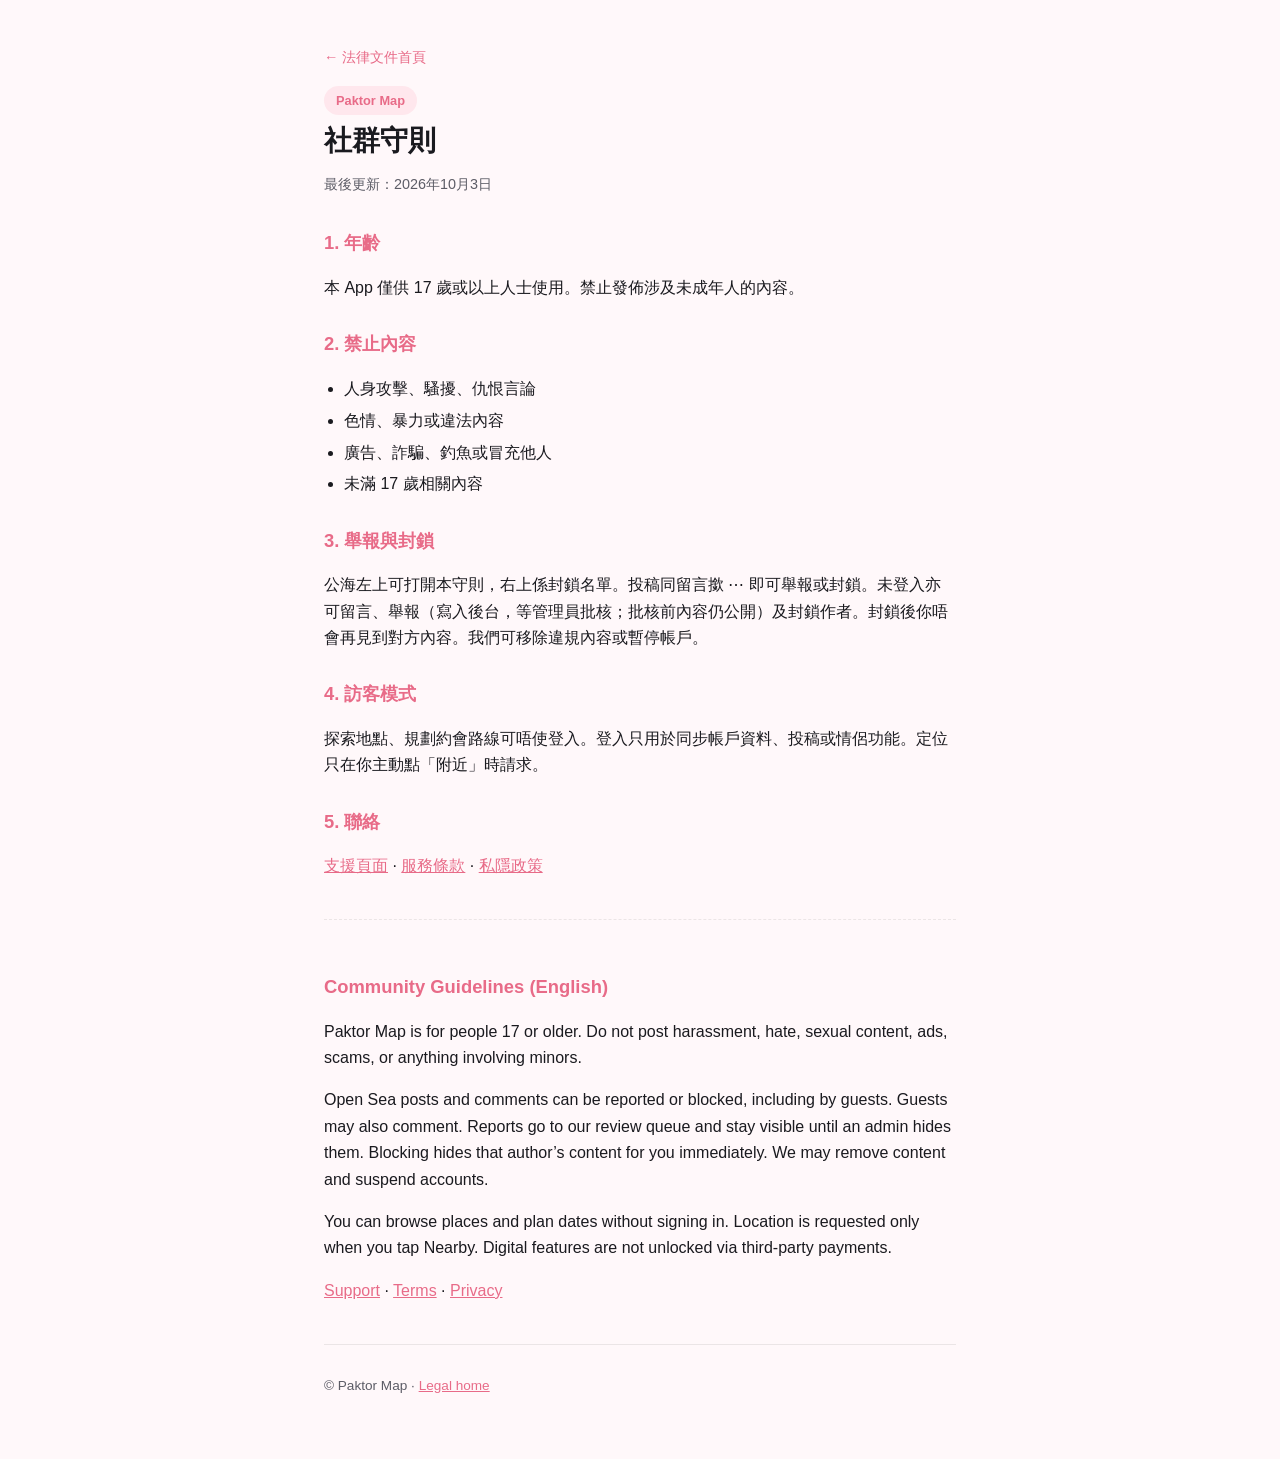
==== legal/community.html @ e45308c9 "Update legal pages for App Store 1.0.1 (3 Oct 2026). Refresh privacy (favorites sync, UGC, catalogue" ====
<!DOCTYPE html>
<html lang="zh-Hant">
<head>
  <meta charset="utf-8">
  <meta name="viewport" content="width=device-width, initial-scale=1">
  <title>Paktor Map — 社群守則 · Community Guidelines</title>
  <link rel="stylesheet" href="styles.css">
</head>
<body>
  <main class="wrap">
    <p class="nav-top"><a href="../index.html">← 法律文件首頁</a></p>
    <header>
      <p class="badge">Paktor Map</p>
      <h1>社群守則</h1>
      <p class="updated">最後更新：2026年10月3日</p>
    </header>

    <section lang="zh-Hant">
      <h2>1. 年齡</h2>
      <p>本 App 僅供 17 歲或以上人士使用。禁止發佈涉及未成年人的內容。</p>

      <h2>2. 禁止內容</h2>
      <ul>
        <li>人身攻擊、騷擾、仇恨言論</li>
        <li>色情、暴力或違法內容</li>
        <li>廣告、詐騙、釣魚或冒充他人</li>
        <li>未滿 17 歲相關內容</li>
      </ul>

      <h2>3. 舉報與封鎖</h2>
      <p>公海左上可打開本守則，右上係封鎖名單。投稿同留言撳 ⋯ 即可舉報或封鎖。未登入亦可留言、舉報（寫入後台，等管理員批核；批核前內容仍公開）及封鎖作者。封鎖後你唔會再見到對方內容。我們可移除違規內容或暫停帳戶。</p>

      <h2>4. 訪客模式</h2>
      <p>探索地點、規劃約會路線可唔使登入。登入只用於同步帳戶資料、投稿或情侶功能。定位只在你主動點「附近」時請求。</p>

      <h2>5. 聯絡</h2>
      <p><a href="support.html">支援頁面</a> · <a href="terms.html">服務條款</a> · <a href="privacy.html">私隱政策</a></p>
    </section>

    <section class="lang-block" lang="en">
      <h2>Community Guidelines (English)</h2>
      <p>Paktor Map is for people 17 or older. Do not post harassment, hate, sexual content, ads, scams, or anything involving minors.</p>
      <p>Open Sea posts and comments can be reported or blocked, including by guests. Guests may also comment. Reports go to our review queue and stay visible until an admin hides them. Blocking hides that author’s content for you immediately. We may remove content and suspend accounts.</p>
      <p>You can browse places and plan dates without signing in. Location is requested only when you tap Nearby. Digital features are not unlocked via third-party payments.</p>
      <p><a href="support.html">Support</a> · <a href="terms.html">Terms</a> · <a href="privacy.html">Privacy</a></p>
    </section>

    <footer>
      <p>© Paktor Map · <a href="../index.html">Legal home</a></p>
    </footer>
  </main>
</body>
</html>
---- legal/styles.css ----
:root {
  --bg: #fff8fa;
  --card: #ffffff;
  --text: #1a1a1f;
  --muted: #5c5c66;
  --accent: #ff87a2;
  --accent-dark: #e86b88;
  --border: rgba(0, 0, 0, 0.08);
  --max: 42rem;
}

* { box-sizing: border-box; }

body {
  margin: 0;
  font-family: -apple-system, BlinkMacSystemFont, "Segoe UI", Roboto, "Helvetica Neue", Arial, sans-serif;
  font-size: 1rem;
  line-height: 1.65;
  color: var(--text);
  background: var(--bg);
}

.wrap {
  max-width: var(--max);
  margin: 0 auto;
  padding: 2rem 1.25rem 3rem;
}

header { margin-bottom: 2rem; }

.badge {
  display: inline-block;
  margin: 0 0 0.5rem;
  padding: 0.25rem 0.75rem;
  font-size: 0.8rem;
  font-weight: 600;
  color: var(--accent-dark);
  background: rgba(255, 135, 162, 0.15);
  border-radius: 999px;
}

h1 {
  font-size: 1.75rem;
  line-height: 1.25;
  margin: 0 0 0.5rem;
}

h2 {
  font-size: 1.15rem;
  margin: 1.75rem 0 0.5rem;
  color: var(--accent-dark);
}

h3 {
  font-size: 1rem;
  margin: 1.25rem 0 0.35rem;
}

.lead, .muted { color: var(--muted); }

.updated {
  font-size: 0.9rem;
  color: var(--muted);
  margin-bottom: 1.5rem;
}

a { color: var(--accent-dark); }

ul, ol { padding-left: 1.25rem; }

li { margin: 0.35rem 0; }

.cards {
  display: grid;
  gap: 1rem;
  margin: 1.5rem 0;
}

.card {
  display: block;
  padding: 1.25rem;
  background: var(--card);
  border: 1px solid var(--border);
  border-radius: 12px;
  text-decoration: none;
  color: inherit;
  box-shadow: 0 2px 8px rgba(0, 0, 0, 0.04);
  transition: border-color 0.15s, transform 0.15s;
}

.card:hover {
  border-color: var(--accent);
  transform: translateY(-1px);
}

.card h2 {
  margin: 0 0 0.35rem;
  font-size: 1.1rem;
  color: var(--text);
}

.card p {
  margin: 0;
  font-size: 0.9rem;
  color: var(--muted);
}

.nav-top {
  margin-bottom: 1rem;
  font-size: 0.9rem;
}

.nav-top a { text-decoration: none; }

footer {
  margin-top: 2.5rem;
  padding-top: 1rem;
  border-top: 1px solid var(--border);
  font-size: 0.85rem;
  color: var(--muted);
}

.lang-block {
  margin-top: 2.5rem;
  padding-top: 1.5rem;
  border-top: 1px dashed var(--border);
}

table.sdk {
  width: 100%;
  border-collapse: collapse;
  font-size: 0.9rem;
  margin: 0.75rem 0;
}

table.sdk th, table.sdk td {
  border: 1px solid var(--border);
  padding: 0.5rem 0.65rem;
  text-align: left;
  vertical-align: top;
}

table.sdk th { background: rgba(255, 135, 162, 0.1); }

.contact-box {
  background: var(--card);
  border: 1px solid var(--border);
  border-radius: 12px;
  padding: 1rem 1.25rem;
  margin: 1rem 0;
}

@media (prefers-color-scheme: dark) {
  :root {
    --bg: #141418;
    --card: #1e1e24;
    --text: #f2f2f5;
    --muted: #a8a8b3;
    --border: rgba(255, 255, 255, 0.1);
  }
}
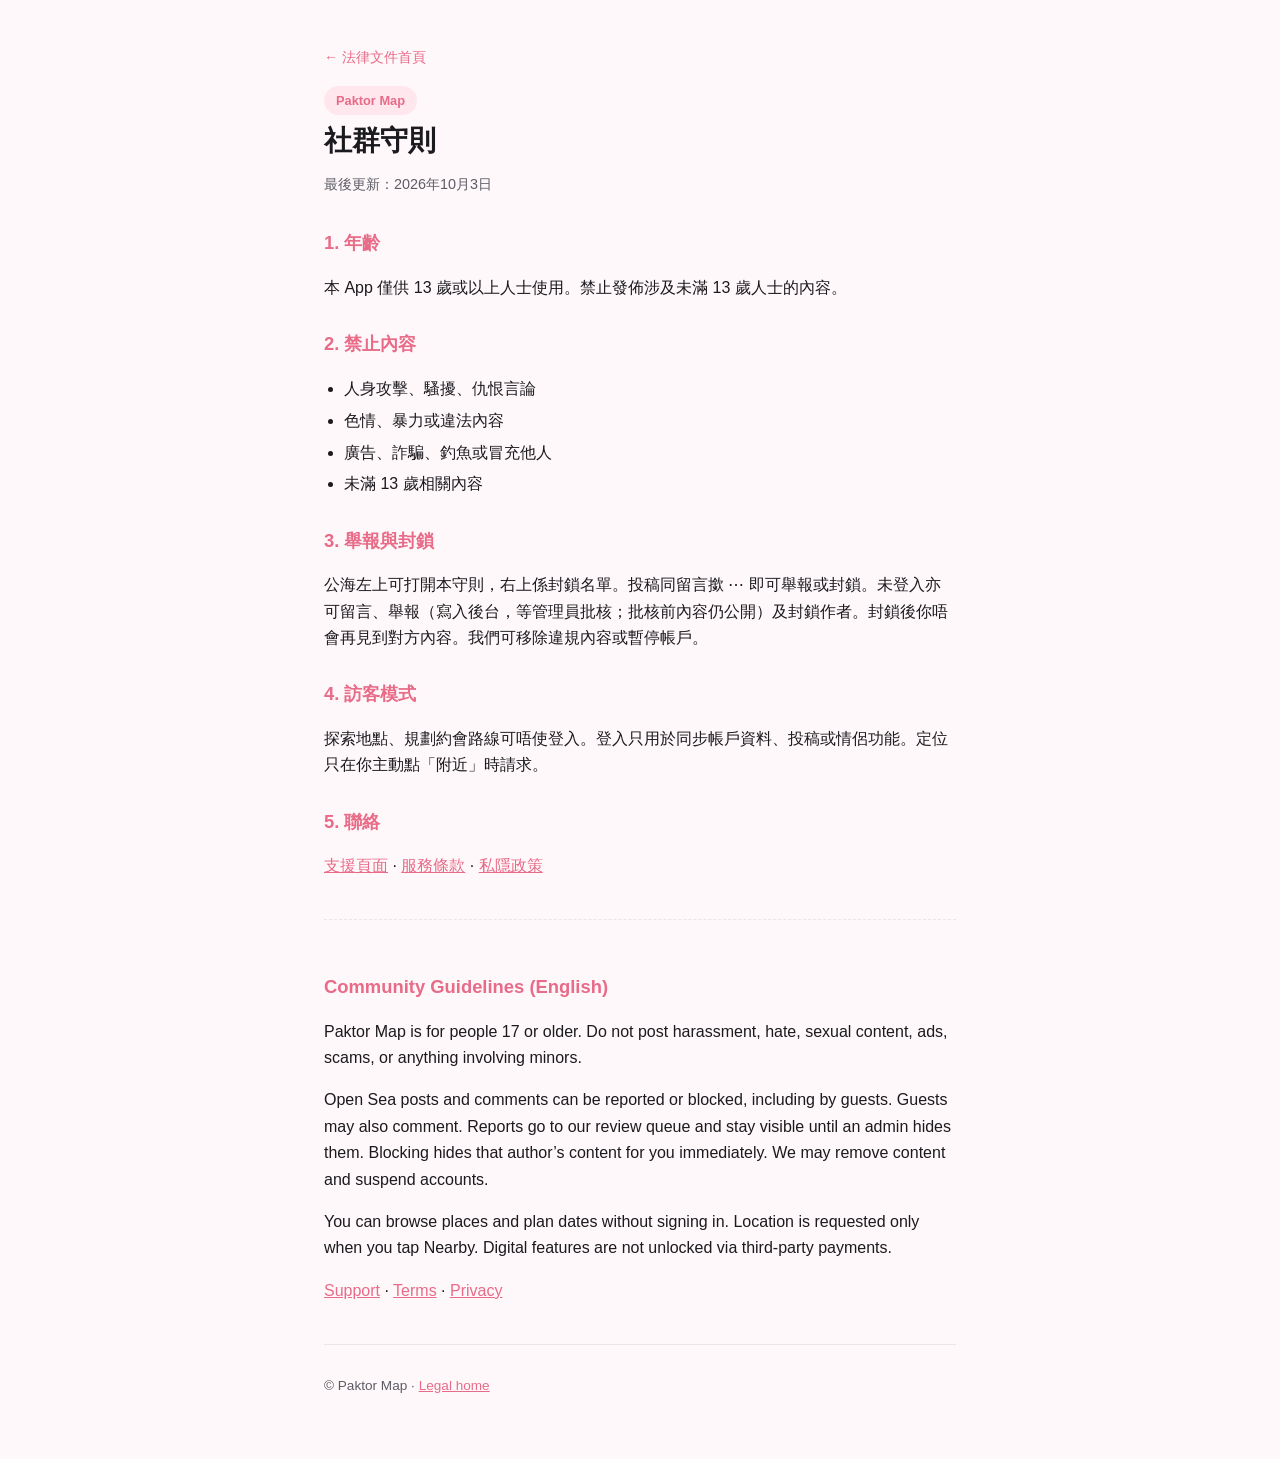
==== commit 1b2d2491: "Update age eligibility to 13+ across privacy, terms, and community guidelines. Co-authored-by: Curso" ====
--- a/legal/community.html
+++ b/legal/community.html
@@ -17,14 +17,14 @@
 
     <section lang="zh-Hant">
       <h2>1. 年齡</h2>
-      <p>本 App 僅供 17 歲或以上人士使用。禁止發佈涉及未成年人的內容。</p>
+      <p>本 App 僅供 13 歲或以上人士使用。禁止發佈涉及未滿 13 歲人士的內容。</p>
 
       <h2>2. 禁止內容</h2>
       <ul>
         <li>人身攻擊、騷擾、仇恨言論</li>
         <li>色情、暴力或違法內容</li>
         <li>廣告、詐騙、釣魚或冒充他人</li>
-        <li>未滿 17 歲相關內容</li>
+        <li>未滿 13 歲相關內容</li>
       </ul>
 
       <h2>3. 舉報與封鎖</h2>
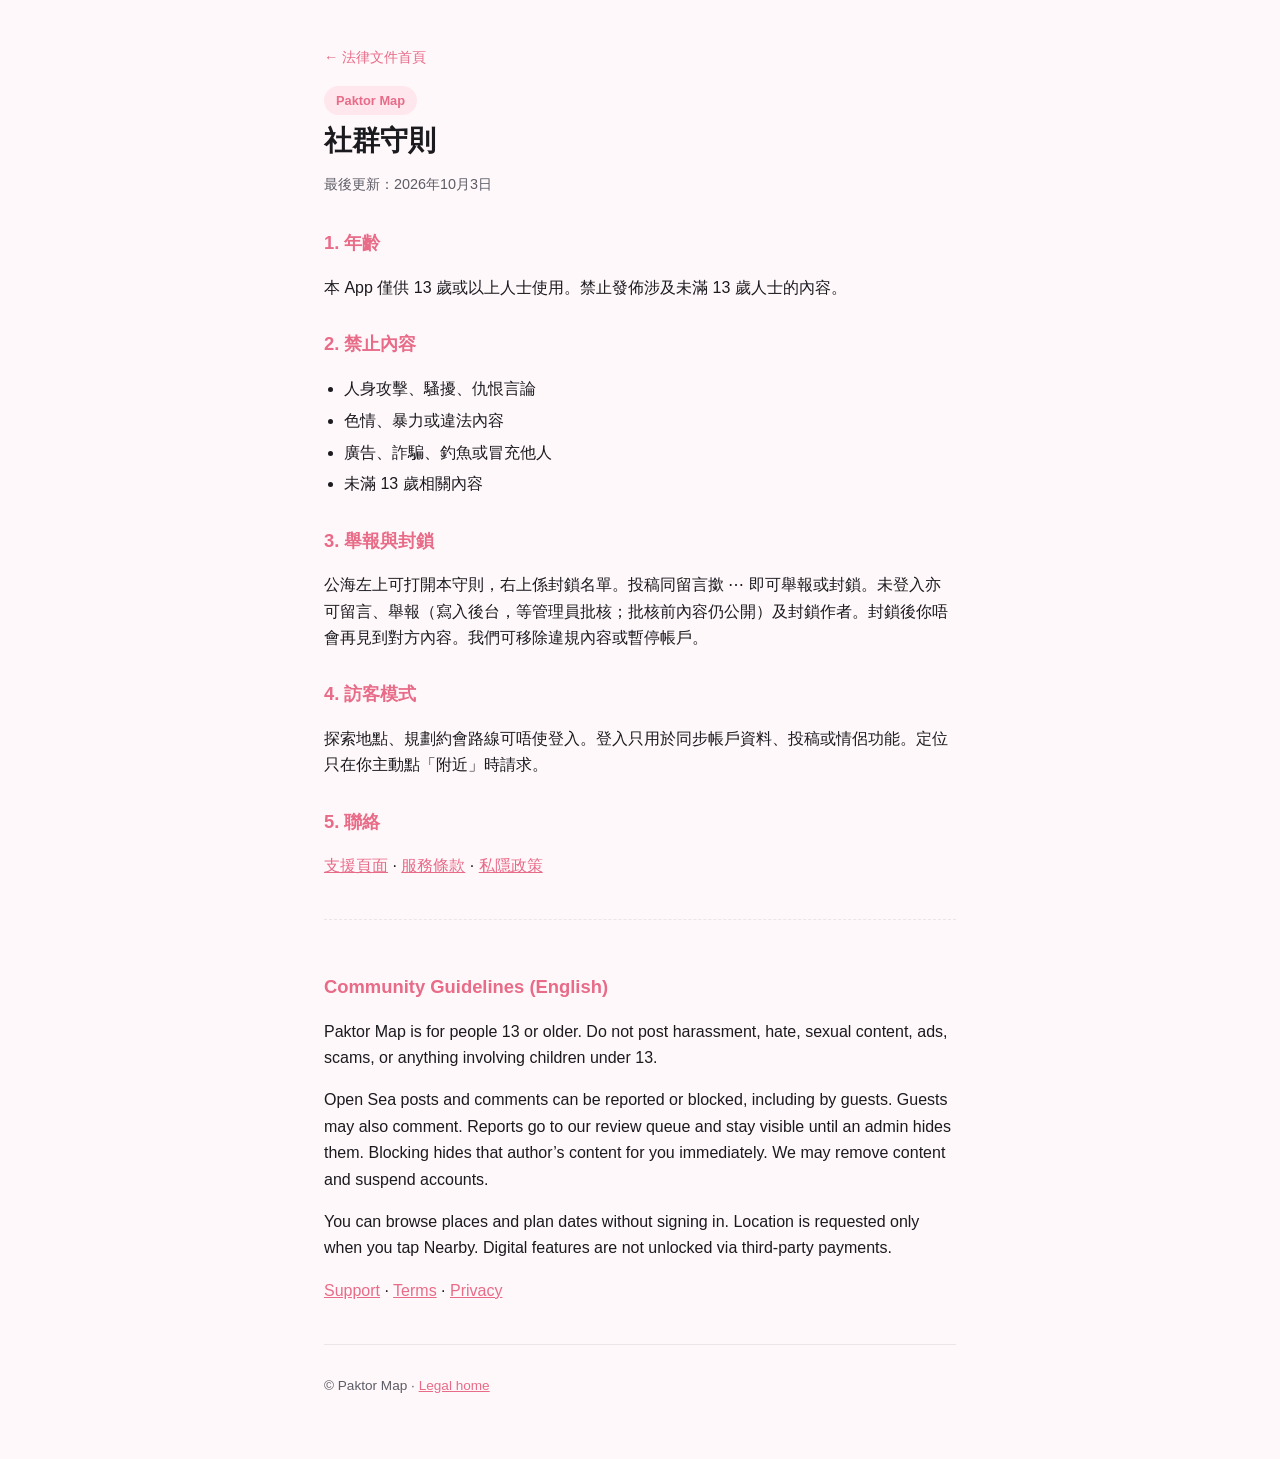
==== commit 4fc2a3a8: "Align English legal copy with 13+ age eligibility. Co-authored-by: Cursor <cursoragent@cursor.com>" ====
--- a/legal/community.html
+++ b/legal/community.html
@@ -39,7 +39,7 @@
 
     <section class="lang-block" lang="en">
       <h2>Community Guidelines (English)</h2>
-      <p>Paktor Map is for people 17 or older. Do not post harassment, hate, sexual content, ads, scams, or anything involving minors.</p>
+      <p>Paktor Map is for people 13 or older. Do not post harassment, hate, sexual content, ads, scams, or anything involving children under 13.</p>
       <p>Open Sea posts and comments can be reported or blocked, including by guests. Guests may also comment. Reports go to our review queue and stay visible until an admin hides them. Blocking hides that author’s content for you immediately. We may remove content and suspend accounts.</p>
       <p>You can browse places and plan dates without signing in. Location is requested only when you tap Nearby. Digital features are not unlocked via third-party payments.</p>
       <p><a href="support.html">Support</a> · <a href="terms.html">Terms</a> · <a href="privacy.html">Privacy</a></p>
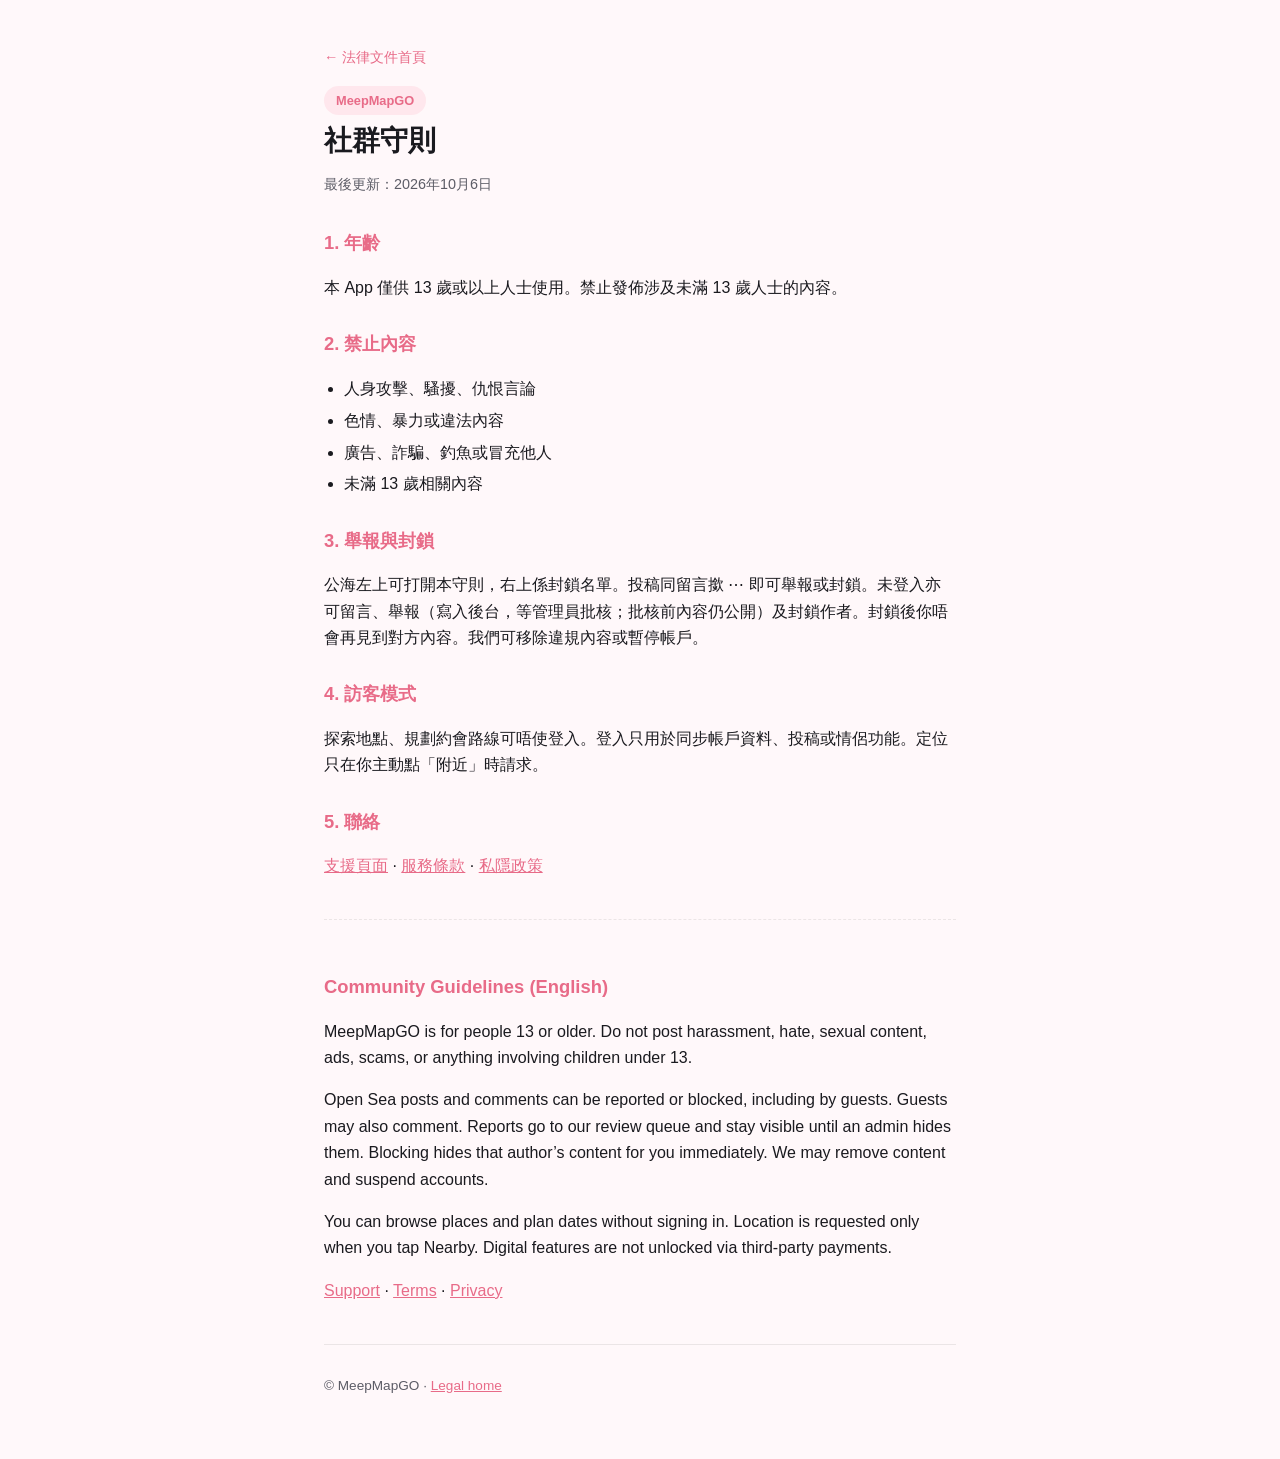
==== commit 0e6ce24e: "Publish MeepMapGO privacy: friend connect and rebrand. Co-authored-by: Cursor <cursoragent@cursor.co" ====
--- a/legal/community.html
+++ b/legal/community.html
@@ -3,16 +3,16 @@
 <head>
   <meta charset="utf-8">
   <meta name="viewport" content="width=device-width, initial-scale=1">
-  <title>Paktor Map — 社群守則 · Community Guidelines</title>
+  <title>MeepMapGO — 社群守則 · Community Guidelines</title>
   <link rel="stylesheet" href="styles.css">
 </head>
 <body>
   <main class="wrap">
     <p class="nav-top"><a href="../index.html">← 法律文件首頁</a></p>
     <header>
-      <p class="badge">Paktor Map</p>
+      <p class="badge">MeepMapGO</p>
       <h1>社群守則</h1>
-      <p class="updated">最後更新：2026年10月3日</p>
+      <p class="updated">最後更新：2026年10月6日</p>
     </header>
 
     <section lang="zh-Hant">
@@ -39,14 +39,14 @@
 
     <section class="lang-block" lang="en">
       <h2>Community Guidelines (English)</h2>
-      <p>Paktor Map is for people 13 or older. Do not post harassment, hate, sexual content, ads, scams, or anything involving children under 13.</p>
+      <p>MeepMapGO is for people 13 or older. Do not post harassment, hate, sexual content, ads, scams, or anything involving children under 13.</p>
       <p>Open Sea posts and comments can be reported or blocked, including by guests. Guests may also comment. Reports go to our review queue and stay visible until an admin hides them. Blocking hides that author’s content for you immediately. We may remove content and suspend accounts.</p>
       <p>You can browse places and plan dates without signing in. Location is requested only when you tap Nearby. Digital features are not unlocked via third-party payments.</p>
       <p><a href="support.html">Support</a> · <a href="terms.html">Terms</a> · <a href="privacy.html">Privacy</a></p>
     </section>
 
     <footer>
-      <p>© Paktor Map · <a href="../index.html">Legal home</a></p>
+      <p>© MeepMapGO · <a href="../index.html">Legal home</a></p>
     </footer>
   </main>
 </body>
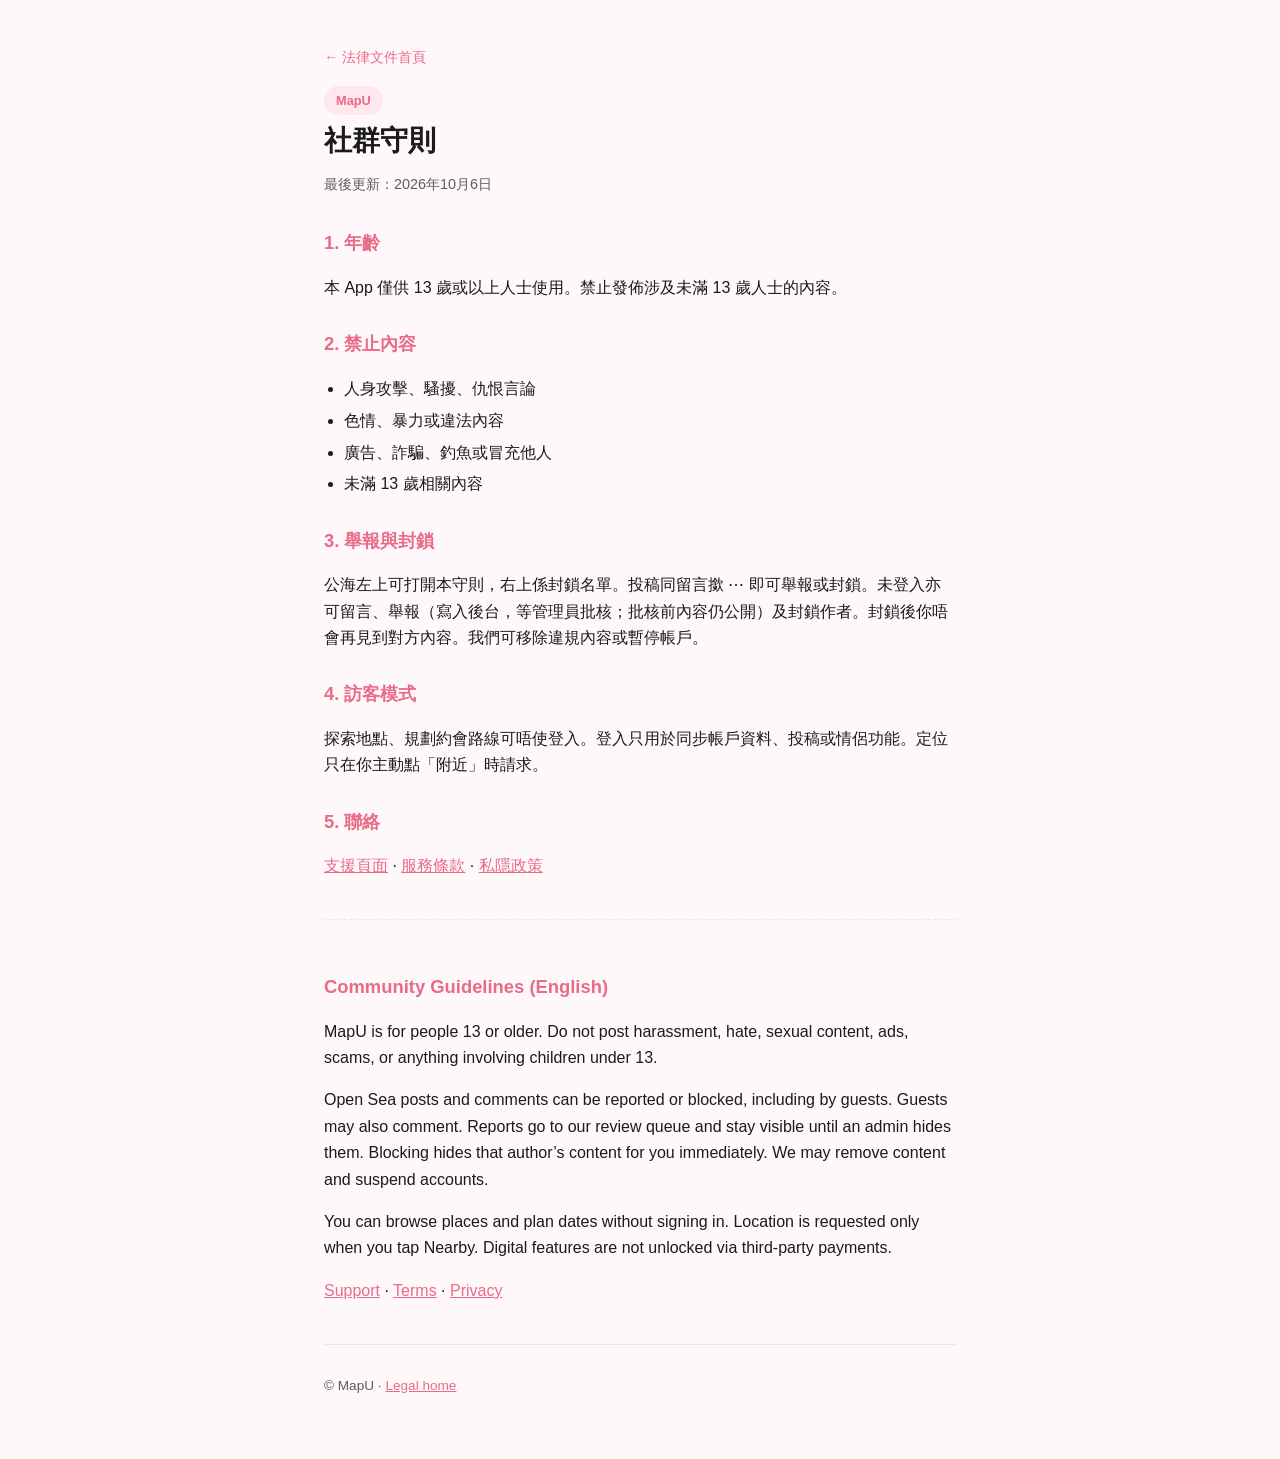
==== commit 2956e53e: "Rename public legal brand to MapU (former MeepMapGO / Paktor Map). Co-authored-by: Cursor <cursorage" ====
--- a/legal/community.html
+++ b/legal/community.html
@@ -3,14 +3,14 @@
 <head>
   <meta charset="utf-8">
   <meta name="viewport" content="width=device-width, initial-scale=1">
-  <title>MeepMapGO — 社群守則 · Community Guidelines</title>
+  <title>MapU — 社群守則 · Community Guidelines</title>
   <link rel="stylesheet" href="styles.css">
 </head>
 <body>
   <main class="wrap">
     <p class="nav-top"><a href="../index.html">← 法律文件首頁</a></p>
     <header>
-      <p class="badge">MeepMapGO</p>
+      <p class="badge">MapU</p>
       <h1>社群守則</h1>
       <p class="updated">最後更新：2026年10月6日</p>
     </header>
@@ -39,14 +39,14 @@
 
     <section class="lang-block" lang="en">
       <h2>Community Guidelines (English)</h2>
-      <p>MeepMapGO is for people 13 or older. Do not post harassment, hate, sexual content, ads, scams, or anything involving children under 13.</p>
+      <p>MapU is for people 13 or older. Do not post harassment, hate, sexual content, ads, scams, or anything involving children under 13.</p>
       <p>Open Sea posts and comments can be reported or blocked, including by guests. Guests may also comment. Reports go to our review queue and stay visible until an admin hides them. Blocking hides that author’s content for you immediately. We may remove content and suspend accounts.</p>
       <p>You can browse places and plan dates without signing in. Location is requested only when you tap Nearby. Digital features are not unlocked via third-party payments.</p>
       <p><a href="support.html">Support</a> · <a href="terms.html">Terms</a> · <a href="privacy.html">Privacy</a></p>
     </section>
 
     <footer>
-      <p>© MeepMapGO · <a href="../index.html">Legal home</a></p>
+      <p>© MapU · <a href="../index.html">Legal home</a></p>
     </footer>
   </main>
 </body>
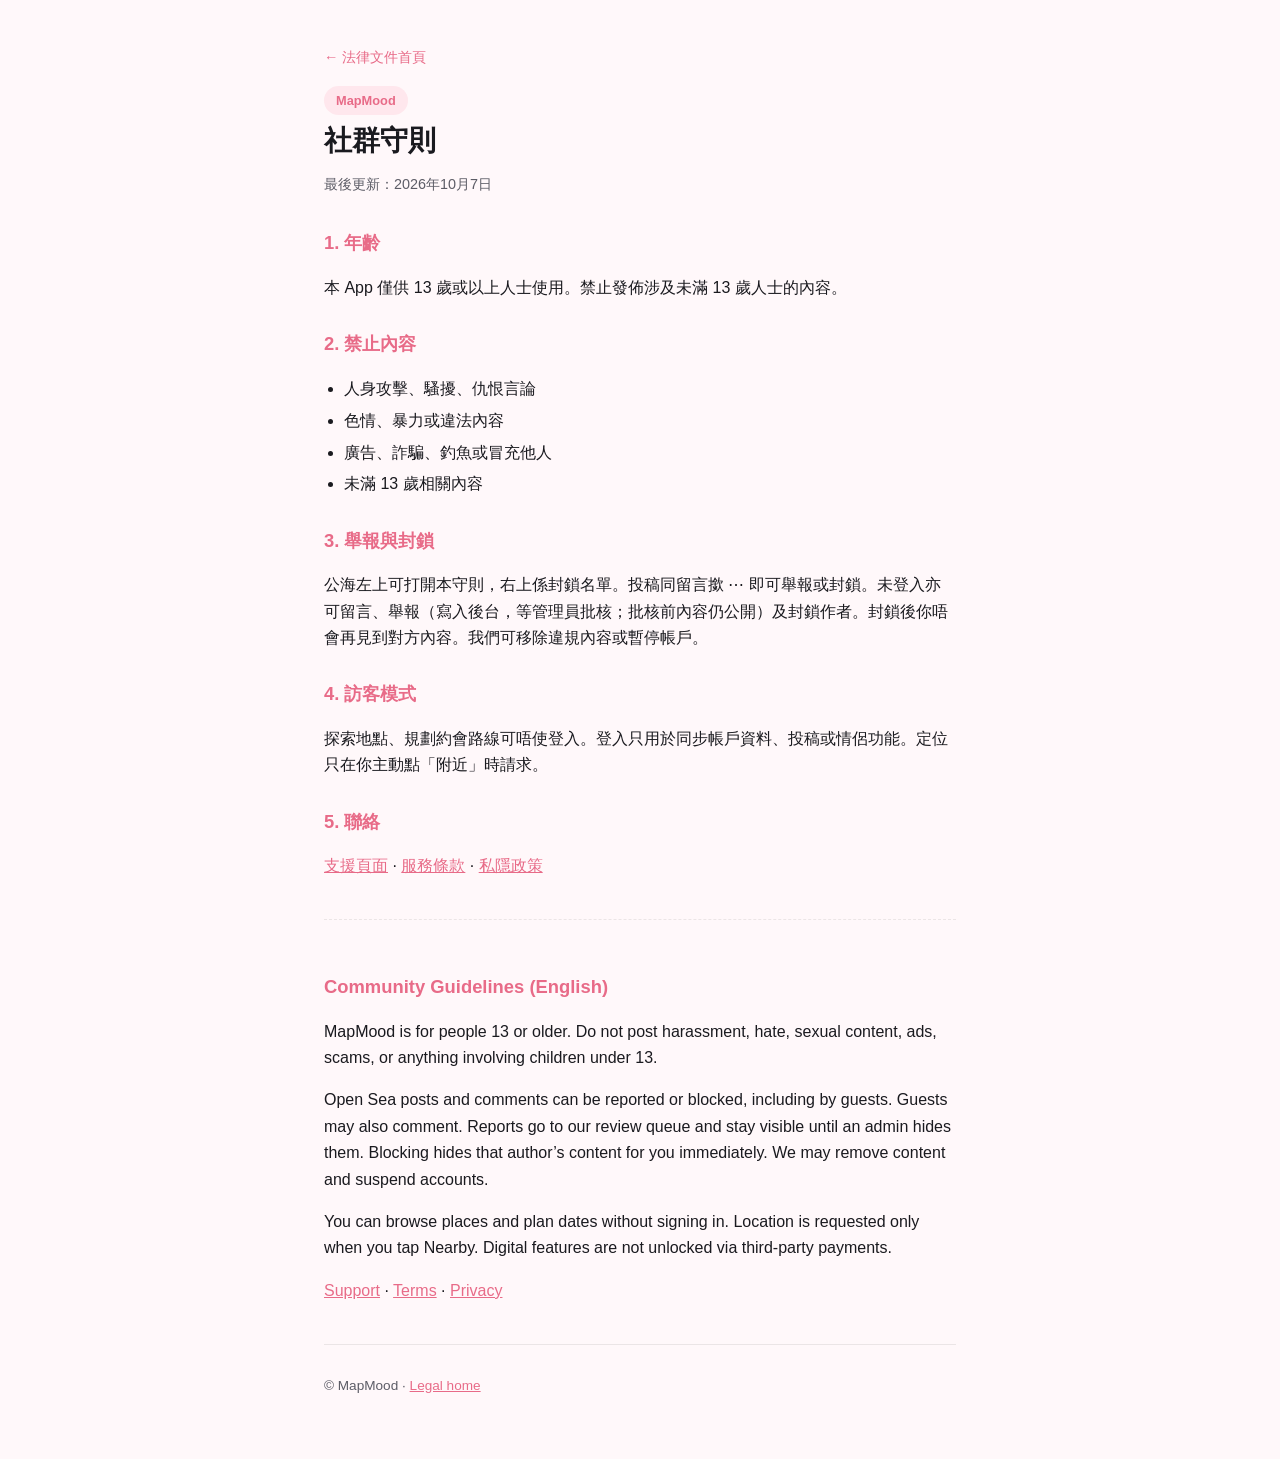
==== commit c4c338a7: "Publish MapMood legal pages (same app; former MapUs / MapU names)." ====
--- a/legal/community.html
+++ b/legal/community.html
@@ -3,16 +3,16 @@
 <head>
   <meta charset="utf-8">
   <meta name="viewport" content="width=device-width, initial-scale=1">
-  <title>MapU — 社群守則 · Community Guidelines</title>
+  <title>MapMood — 社群守則 · Community Guidelines</title>
   <link rel="stylesheet" href="styles.css">
 </head>
 <body>
   <main class="wrap">
     <p class="nav-top"><a href="../index.html">← 法律文件首頁</a></p>
     <header>
-      <p class="badge">MapU</p>
+      <p class="badge">MapMood</p>
       <h1>社群守則</h1>
-      <p class="updated">最後更新：2026年10月6日</p>
+      <p class="updated">最後更新：2026年10月7日</p>
     </header>
 
     <section lang="zh-Hant">
@@ -39,14 +39,14 @@
 
     <section class="lang-block" lang="en">
       <h2>Community Guidelines (English)</h2>
-      <p>MapU is for people 13 or older. Do not post harassment, hate, sexual content, ads, scams, or anything involving children under 13.</p>
+      <p>MapMood is for people 13 or older. Do not post harassment, hate, sexual content, ads, scams, or anything involving children under 13.</p>
       <p>Open Sea posts and comments can be reported or blocked, including by guests. Guests may also comment. Reports go to our review queue and stay visible until an admin hides them. Blocking hides that author’s content for you immediately. We may remove content and suspend accounts.</p>
       <p>You can browse places and plan dates without signing in. Location is requested only when you tap Nearby. Digital features are not unlocked via third-party payments.</p>
       <p><a href="support.html">Support</a> · <a href="terms.html">Terms</a> · <a href="privacy.html">Privacy</a></p>
     </section>
 
     <footer>
-      <p>© MapU · <a href="../index.html">Legal home</a></p>
+      <p>© MapMood · <a href="../index.html">Legal home</a></p>
     </footer>
   </main>
 </body>
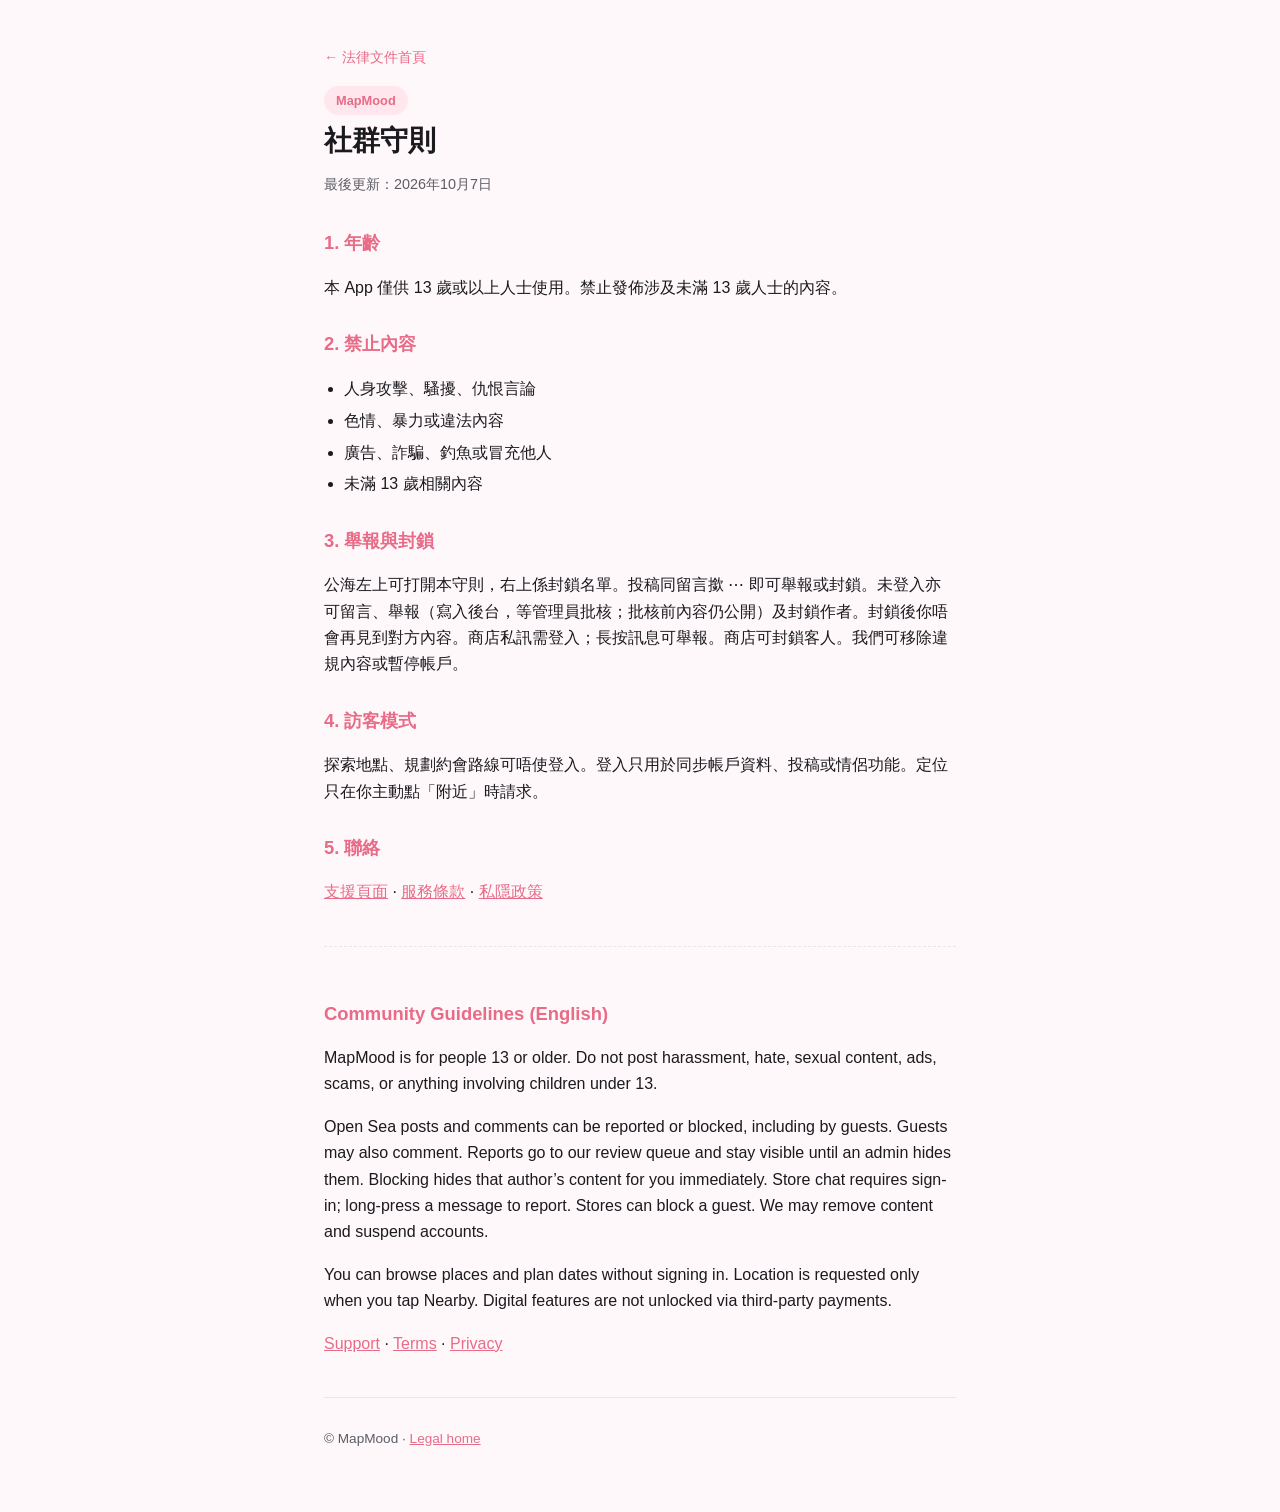
==== commit adef59ce: "Update merchant liability cap: one month of fees, or HKD 0 if none. Co-authored-by: Cursor <cursorag" ====
--- a/legal/community.html
+++ b/legal/community.html
@@ -28,7 +28,7 @@
       </ul>
 
       <h2>3. 舉報與封鎖</h2>
-      <p>公海左上可打開本守則，右上係封鎖名單。投稿同留言撳 ⋯ 即可舉報或封鎖。未登入亦可留言、舉報（寫入後台，等管理員批核；批核前內容仍公開）及封鎖作者。封鎖後你唔會再見到對方內容。我們可移除違規內容或暫停帳戶。</p>
+      <p>公海左上可打開本守則，右上係封鎖名單。投稿同留言撳 ⋯ 即可舉報或封鎖。未登入亦可留言、舉報（寫入後台，等管理員批核；批核前內容仍公開）及封鎖作者。封鎖後你唔會再見到對方內容。商店私訊需登入；長按訊息可舉報。商店可封鎖客人。我們可移除違規內容或暫停帳戶。</p>
 
       <h2>4. 訪客模式</h2>
       <p>探索地點、規劃約會路線可唔使登入。登入只用於同步帳戶資料、投稿或情侶功能。定位只在你主動點「附近」時請求。</p>
@@ -40,7 +40,7 @@
     <section class="lang-block" lang="en">
       <h2>Community Guidelines (English)</h2>
       <p>MapMood is for people 13 or older. Do not post harassment, hate, sexual content, ads, scams, or anything involving children under 13.</p>
-      <p>Open Sea posts and comments can be reported or blocked, including by guests. Guests may also comment. Reports go to our review queue and stay visible until an admin hides them. Blocking hides that author’s content for you immediately. We may remove content and suspend accounts.</p>
+      <p>Open Sea posts and comments can be reported or blocked, including by guests. Guests may also comment. Reports go to our review queue and stay visible until an admin hides them. Blocking hides that author’s content for you immediately. Store chat requires sign-in; long-press a message to report. Stores can block a guest. We may remove content and suspend accounts.</p>
       <p>You can browse places and plan dates without signing in. Location is requested only when you tap Nearby. Digital features are not unlocked via third-party payments.</p>
       <p><a href="support.html">Support</a> · <a href="terms.html">Terms</a> · <a href="privacy.html">Privacy</a></p>
     </section>
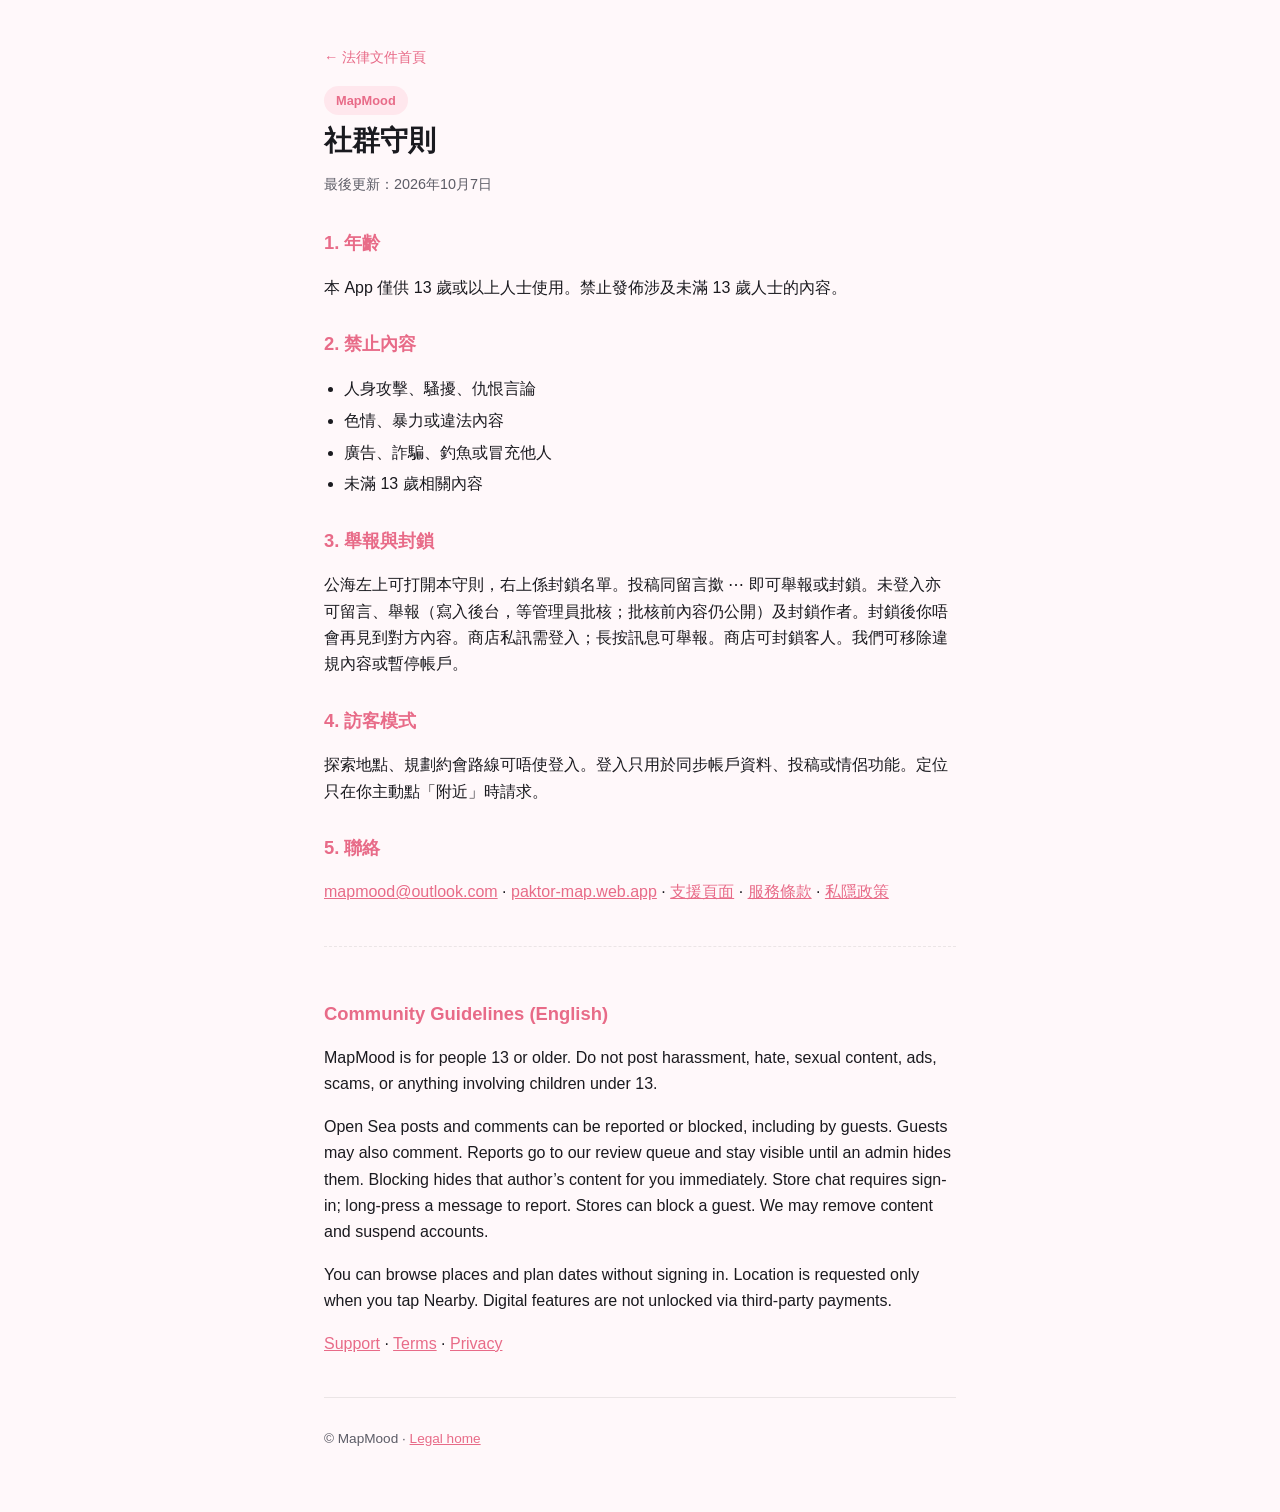
==== commit 6f9a8d76: "Update public contact to mapmood@outlook.com and paktor-map.web.app Co-authored-by: Cursor <cursorag" ====
--- a/legal/community.html
+++ b/legal/community.html
@@ -34,7 +34,7 @@
       <p>探索地點、規劃約會路線可唔使登入。登入只用於同步帳戶資料、投稿或情侶功能。定位只在你主動點「附近」時請求。</p>
 
       <h2>5. 聯絡</h2>
-      <p><a href="support.html">支援頁面</a> · <a href="terms.html">服務條款</a> · <a href="privacy.html">私隱政策</a></p>
+      <p><a href="mailto:mapmood@outlook.com">mapmood@outlook.com</a> · <a href="https://paktor-map.web.app">paktor-map.web.app</a> · <a href="support.html">支援頁面</a> · <a href="terms.html">服務條款</a> · <a href="privacy.html">私隱政策</a></p>
     </section>
 
     <section class="lang-block" lang="en">
